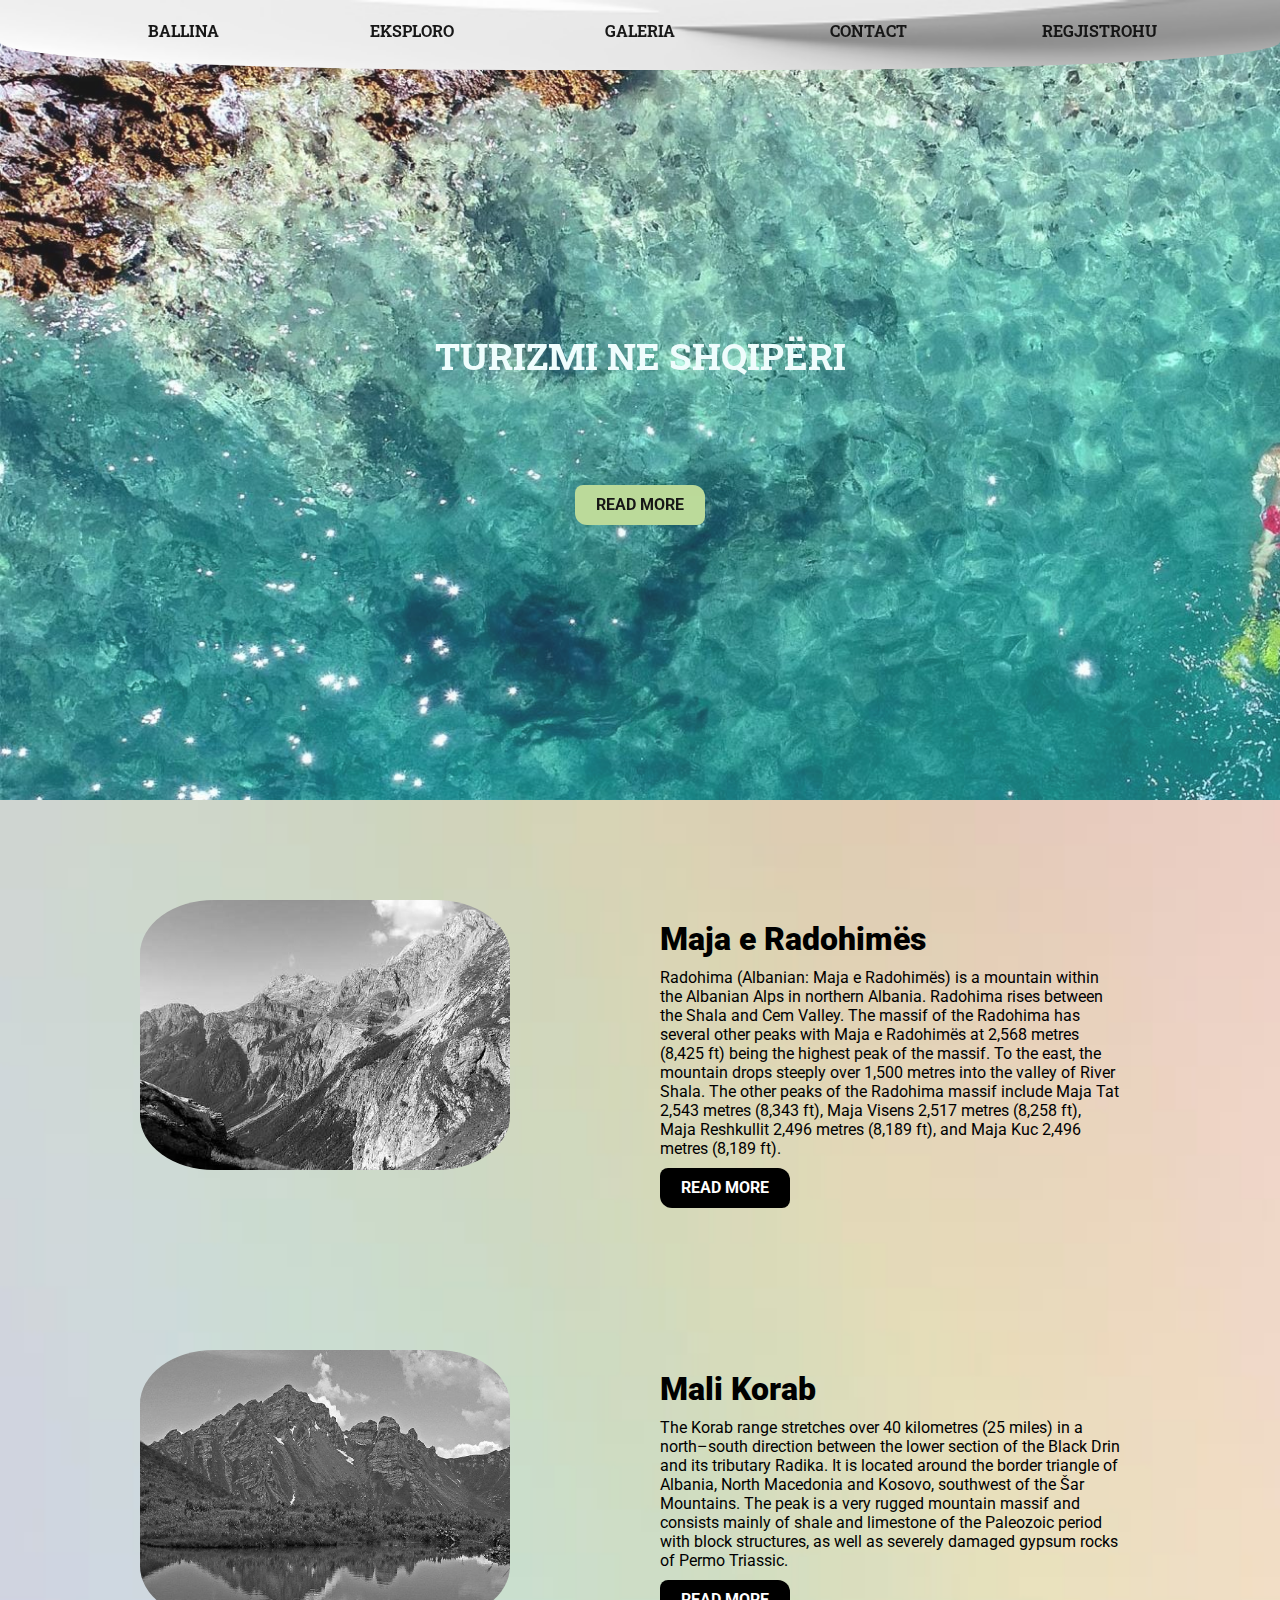
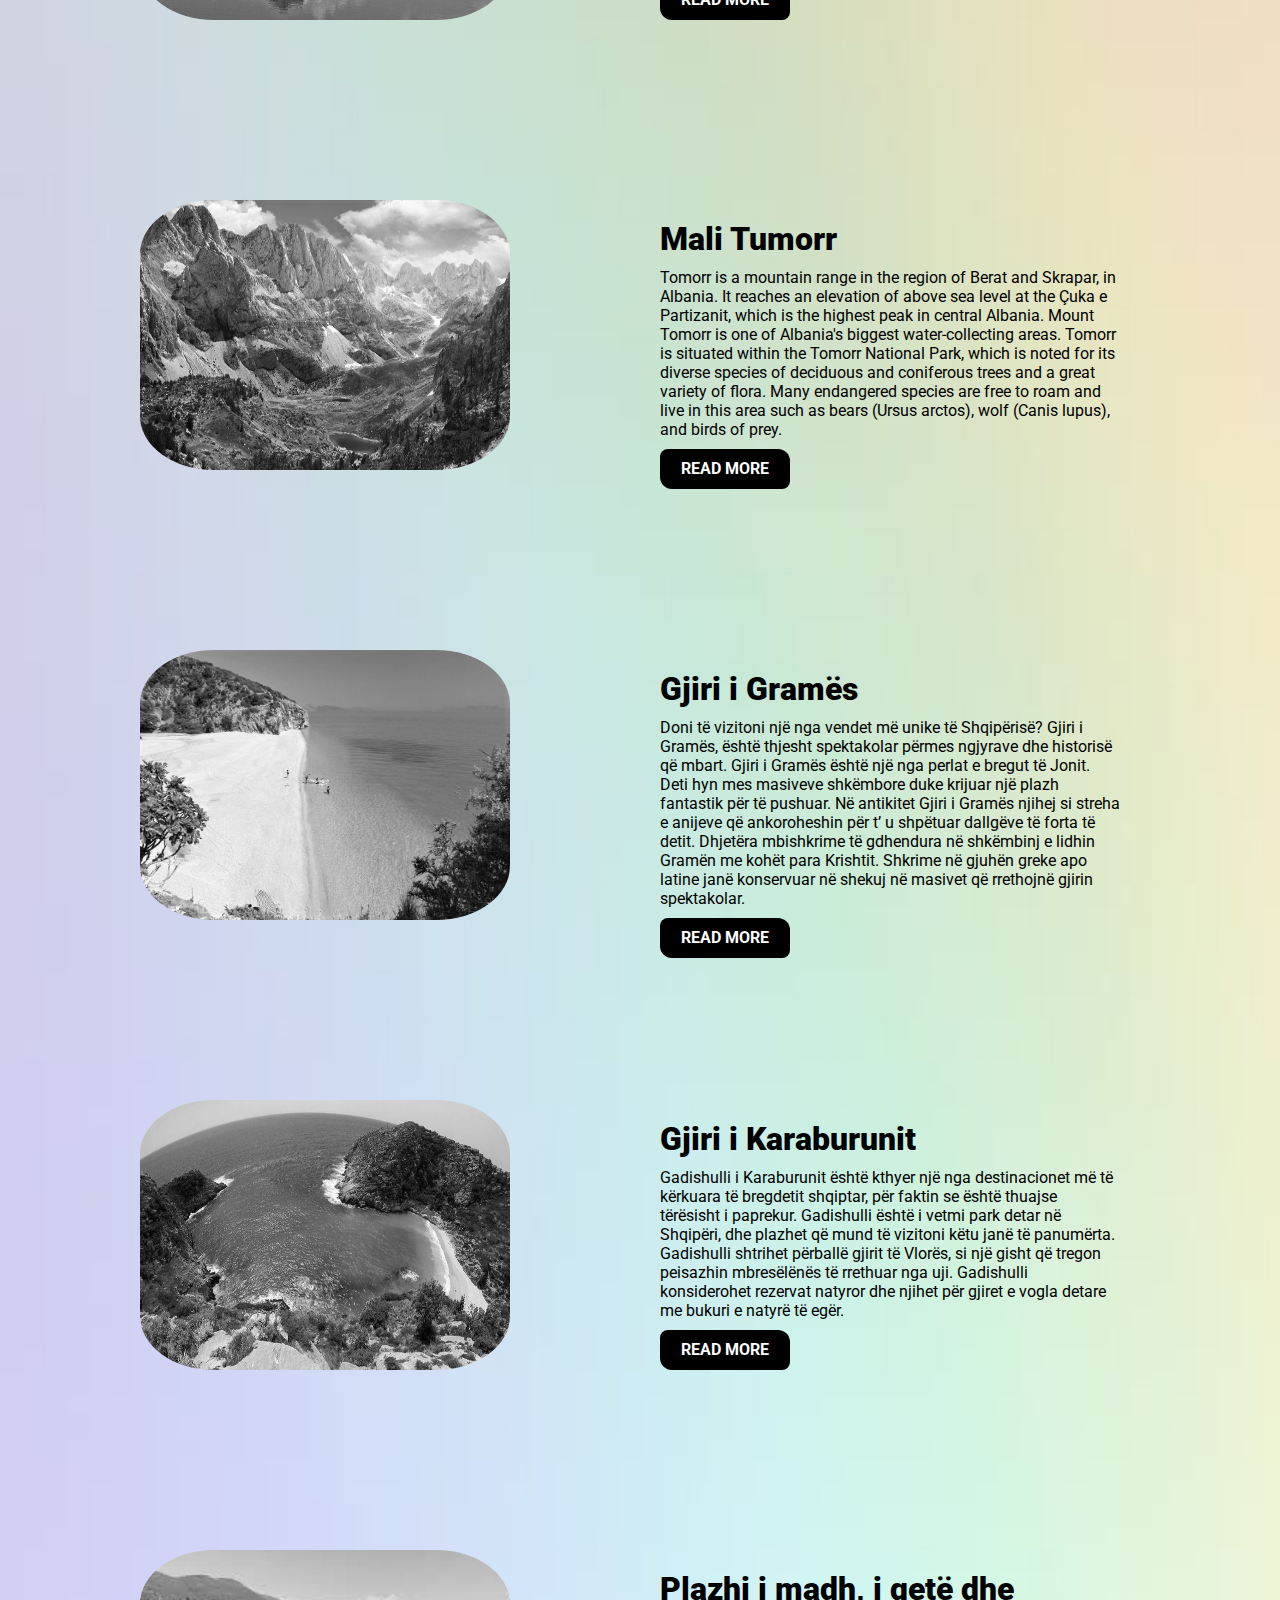
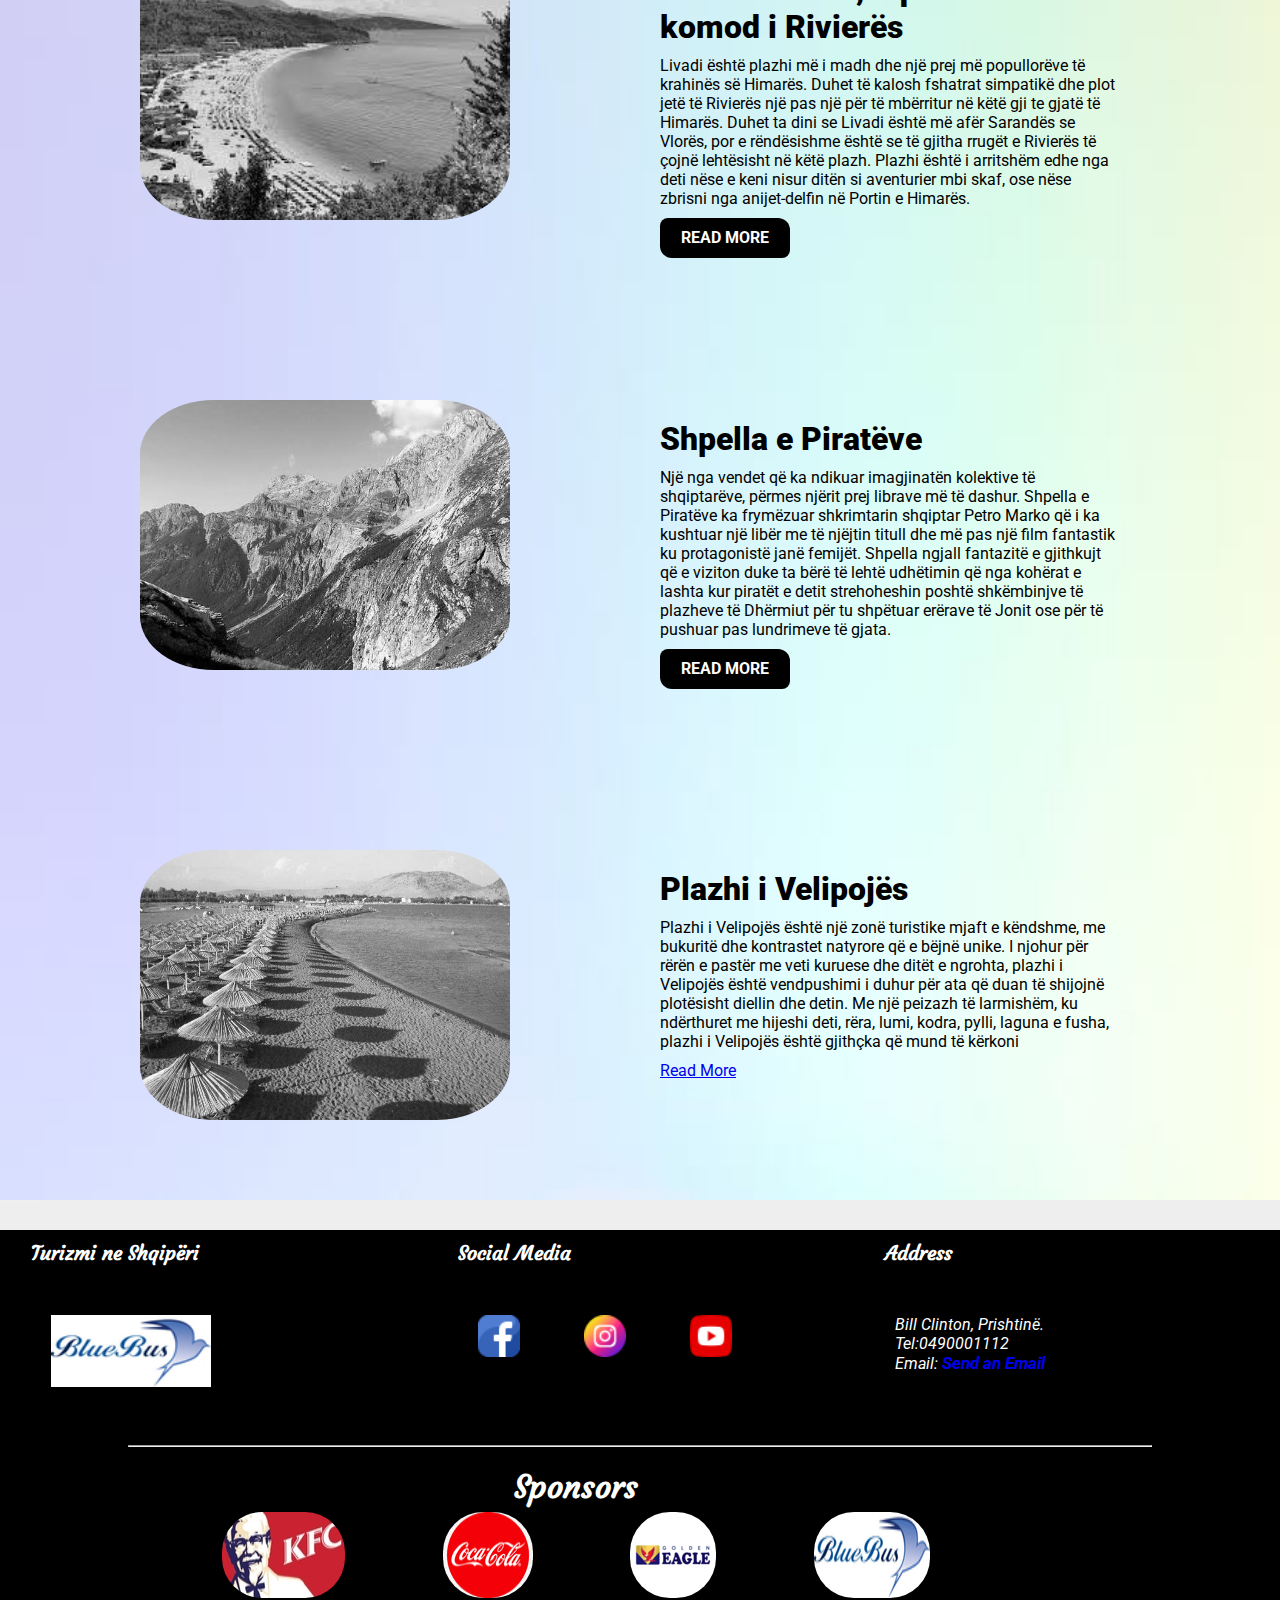
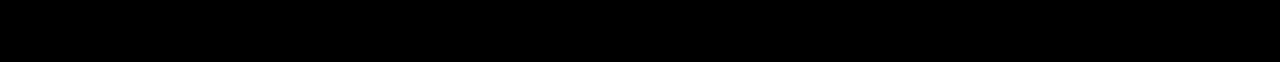
==== index.html @ 70ae64d3 "." ====
<!DOCTYPE html>
<html lang="en">
<head>
    <meta charset="UTF-8">
    <meta http-equiv="X-UA-Compatible" content="IE=edge">
    <meta name="viewport" content="width=device-width, initial-scale=1.0">
    <link rel="stylesheet" href="styleCss/ballina.css">
    <title>Turizmi ne Shqipëri</title>
</head>

<body>
    <header>
            <nav class="nav-bar">
                <ul>
                    <li><a href="index.html">Ballina</a></li>
                    <li><a href="eksploro.html">Eksploro</a></li>
                    <li><a href="galeria.html">Galeria</a></li>
                    <li><a href="contact.html">Contact</a></li>
                    <li><a href="regjistrohu.html">Regjistrohu</a></li>
                </ul>
            </nav>
            <div class="container-0">
                <p id="titulli"><strong>Turizmi ne Shqipëri</strong></p>
                <a href="eksploro.html" class="readmore" target="_blank">Read More</a>
    
            </div>
    </header>

    <!--mainnnnnnnnnn-->
    <main>
            <div class="newsection">
                <div class="container-1">
                    <img src="images/radohines.jpg" alt="">
                    
                </div>
                
                    <div class="container-2">
                        <h1><strong>Maja e Radohimës</strong></h1>
                        <p>Radohima (Albanian: Maja e Radohimës) is a mountain within the Albanian Alps in northern Albania.

                                    Radohima rises between the Shala and Cem Valley. The massif of the Radohima has several other peaks with Maja e Radohimës at 2,568 metres (8,425 ft) being the highest peak of the massif. To the east, the mountain drops steeply over 1,500 metres into the valley of River Shala. The other peaks of the Radohima massif include Maja Tat 2,543 metres (8,343 ft), Maja Visens 2,517 metres (8,258 ft), Maja Reshkullit 2,496 metres (8,189 ft), and Maja Kuc 2,496 metres (8,189 ft).
                        </p>
                        <a href="eksploro.html" class="readmore" target="_blank">Read More</a>
                    </div>
            </div>
            <div class="newsection1">
                <div class="container-1">
                    <img src="images/korab.jpg" alt="">
                    
                    
                </div>
                
                    <div class="container-2">
                        <h1><strong>Mali Korab</strong></h1>
                        <p>The Korab range stretches over 40 kilometres (25 miles) in a north–south direction between the lower section of the Black Drin and its tributary Radika. It is located around the border triangle of Albania, North Macedonia and Kosovo, southwest of the Šar Mountains.

                            The peak is a very rugged mountain massif and consists mainly of shale and limestone of the Paleozoic period with block structures, as well as severely damaged gypsum rocks of Permo Triassic. 
                        </p>
                        <a href="eksploro.html" class="readmore" target="_blank">Read More</a>
                    </div>
            </div>

            
            


            <div class="newsection2">
                <div class="container-1">
                    <img src="images/mali-3.jpg" alt="">
            
                    
                </div>
                
                    <div class="container-2">
                        <h1><strong>Mali Tumorr</strong></h1>
                        <p>
                            Tomorr is a mountain range in the region of Berat and Skrapar, in Albania. It reaches an elevation of above sea level at the Çuka e Partizanit, which is the highest peak in central Albania.
                    
                                Mount Tomorr is one of Albania's biggest water-collecting areas. Tomorr is situated within the Tomorr National Park, which is noted for its diverse species of deciduous and coniferous trees and a great variety of flora. Many endangered species are free to roam and live in this area such as bears (Ursus arctos), wolf (Canis lupus), and birds of prey.
                            </p> 
                            <a href="eksploro.html" class="readmore" target="_blank">Read More</a>    
                    </div>
            </div>





            <div class="newsection3">
                <div class="container-1">
                    <img src="images/8-plazhi-i-gjipese.jpg" alt="">
                    
                </div>
                
                    <div class="container-2">
                        <h1><strong>Gjiri i Gramës</strong></h1>
                        <p>
                            Doni të vizitoni një nga vendet më unike të Shqipërisë? Gjiri i Gramës, është thjesht spektakolar përmes ngjyrave dhe historisë që mbart.

                            Gjiri i Gramës është një nga perlat e bregut të Jonit. Deti hyn mes masiveve shkëmbore duke krijuar një plazh fantastik për të pushuar. Në antikitet Gjiri i Gramës njihej si streha e anijeve që ankoroheshin për t’ u shpëtuar dallgëve të forta të detit. Dhjetëra mbishkrime të gdhendura në shkëmbinj e lidhin Gramën me kohët para Krishtit. Shkrime në gjuhën greke apo latine janë konservuar në shekuj në masivet që rrethojnë gjirin spektakolar.
                        </p>
                        <a href="eksploro.html" class="readmore" target="_blank">Read More</a>
                    </div>
            </div>


            <div class="newsection4">
                <div class="container-1">
                    <img src="images/KARABURUN.jpg" alt="">
                    
                </div>
                
                    <div class="container-2">
                        <h1><strong>Gjiri i Karaburunit</strong></h1>
                        <p>
                            Gadishulli i Karaburunit është kthyer një nga destinacionet më të kërkuara të bregdetit shqiptar, për faktin se është thuajse tërësisht i paprekur.

                            Gadishulli është i vetmi park detar në Shqipëri, dhe plazhet që mund të vizitoni këtu janë të panumërta. Gadishulli shtrihet përballë gjirit të Vlorës, si një gisht që tregon peisazhin mbresëlënës të rrethuar nga uji. Gadishulli konsiderohet rezervat natyror dhe njihet për gjiret e vogla detare me bukuri e natyrë të egër.     
                        </p>
                        <a href="eksploro.html" class="readmore" target="_blank">Read More</a>
                    </div>
            </div>




            <div class="newsection5">
                <div class="container-1">
                    <img src="images/livadi.jfif" alt="">
                    
                </div>
                
                    <div class="container-2">
                        <h1><strong>Plazhi i madh, i qetë dhe komod i Rivierës </strong></h1>
                        <p> 
                            Livadi është plazhi më i madh dhe një prej më popullorëve të krahinës së Himarës. Duhet të kalosh fshatrat simpatikë dhe plot jetë të Rivierës një pas një për të mbërritur në këtë gji te gjatë të Himarës.

                            Duhet ta dini se Livadi është më afër Sarandës se Vlorës, por e rëndësishme është se të gjitha rrugët e Rivierës të çojnë lehtësisht në këtë plazh. Plazhi është i arritshëm edhe nga deti nëse e keni nisur ditën si aventurier mbi skaf, ose nëse zbrisni nga anijet-delfin në Portin e Himarës.
                        </p>
                        <a href="eksploro.html" class="readmore" target="_blank">Read More</a>
                    </div>
            </div>


            <div class="newsection6">
                <div class="container-1">
                    <img src="images/radohines.jpg" alt="">
                    
                </div>
                
                    <div class="container-2">
                        <h1><strong>Shpella e Piratëve</strong></h1>
                        <p>Një nga vendet që ka ndikuar imagjinatën kolektive të shqiptarëve, përmes njërit prej librave më të dashur.

                            Shpella e Piratëve ka frymëzuar shkrimtarin shqiptar Petro Marko që i ka kushtuar një libër me të njëjtin titull dhe më pas një film fantastik ku protagonistë janë femijët. Shpella ngjall fantazitë e gjithkujt që e viziton duke ta bërë të lehtë udhëtimin që nga kohërat e lashta kur piratët e detit strehoheshin poshtë shkëmbinjve të plazheve të Dhërmiut për tu shpëtuar erërave të Jonit ose për të pushuar pas lundrimeve të gjata.
                        </p>
                        <a href="eksploro.html" class="readmore" target="_blank">Read More</a>
                    </div>
            </div>




            <div class="newsection7">
                <div class="container-1">
                    <img src="images/velipojw.jpg" alt="">
                    
                </div>
                
                    <div class="container-2">
                        <h1><strong>Plazhi i Velipojës</strong></h1>
                        <p>Plazhi i Velipojës është një zonë turistike mjaft e këndshme, me bukuritë dhe kontrastet natyrore që e bëjnë unike. I njohur për rërën e pastër me veti kuruese dhe ditët e ngrohta, plazhi i Velipojës është vendpushimi i duhur për ata që duan të shijojnë plotësisht diellin dhe detin. Me një peizazh të larmishëm, ku ndërthuret me hijeshi deti, rëra, lumi, kodra, pylli, laguna e fusha, plazhi i Velipojës është gjithçka që mund të kërkoni

                        </p>
                        <a href="eksploro.html" class="readmor" target="_blank">Read More</a>
                    </div>
                    
            </div>

   
    </main>
    <footer>
        <div class="footer-content">
            <div class="footer-1">
                <h1 class="footer-title">Turizmi ne Shqipëri</h1>
                <a href="index.html">
                    <img src="./images/footer/logo-footer...jpg" alt="logo"></a>
            </div>
            
            <div class="footer-2">
                <h1 class="footer-title">Social Media</h1>
                <img src="./images/footer/Facebook.png" alt="Facebook-icon">
                <i class="fab fa-instagram-square"></i>
                
                <img src="./images/footer/instagram.png" alt="Facebook-icon" id="social-2">
                <img src="./images/footer/Youtube.png" alt="Facebook-icon" id="social-3">
    
            </div>
            
            <div class="footer-3">
                <h1 class="footer-title">Address</h1>
                <address>
                    Bill Clinton, Prishtinë. <br /> 
                    Tel:0490001112 <br />
                    Email: <a href="mailto:turizmishqipetar@gmail.com">Send an Email</a>
                    </a>
                </address>
            </div>
        </div>
        <hr>
                    <div class="footer-sponsored">
                        <h1>Sponsors</h1>
                            <div class="sponsors">
                                
                                <img src="./images/footer/spo-1.jpg" alt="">
                                
                                <img src="./images/footer/spo-2.jpg" alt="">

                                <img src="./images/footer/spo-3.png" alt="">
                                <img src="./images/footer/logo-footer...jpg" alt="">

                            </div>
                </div>
                    
    </footer>
       
</body>
</html>
---- styleCss/ballina.css ----
@import url('https://fonts.googleapis.com/css2?family=Roboto+Slab&display=swap');
@import url('https://fonts.googleapis.com/css2?family=Roboto:wght@300&display=swap');
@import url('https://fonts.googleapis.com/css2?family=Lobster&display=swap');
@import url('https://fonts.googleapis.com/css2?family=Courgette&display=swap');

*{
    padding: 0%;
    margin: 0%;
    box-sizing: border-box;
   
}
body{
    font-family: 'Roboto', sans-serif;
}
header{
    width: 100%;
    height: 800px;
    background-image:url("../images/KARABURUN\ back.jpg");
    -webkit-background-size: cover;
    -moz-background-size: cover;
    -o-background-size: cover;
    background-size: cover;
    opacity: 0.9;
        
    display: flex;
    flex-direction: column;
    flex-wrap: nowrap;
    justify-content: flex-end;
  
}

/*nav*/


nav{
    margin-bottom: auto;
    width: 100%;
    height: 70px;
    background-image: url(../images/header\ back.jpeg);
    border-radius: 0% 0% 40% 40%;
    background-size: cover;
    display: flex;
    flex-direction: column;
    justify-content: flex-start;
}




nav ul{
    margin: auto;
    width: 80%;
    text-decoration: none;
    list-style-type: none;
    display: flex;
    flex-direction:row;
    flex-wrap: wrap;
    justify-content:space-between;
    align-items:flex-start ;
}

nav ul a{
    font-family: 'Roboto Slab', serif;
    text-decoration: none;
    color: black;
    text-transform: uppercase;
    font-weight: bold;
    
} 
nav ul li{
    width: 110px;
    height: 30px;
    text-align: center;
}
nav ul li :hover{
    padding: 7px;
    transform: rotate(360deg);
    border-radius: 10px 10px;

}
/*Container-00 with readmore*/
.container-0{
    height: 290px;
    width: 100%;
    align-items: center;
    display: flex;
    flex-direction: column;
    flex-wrap: wrap;
    justify-content: center;
    align-items: center;
}

.readmore{
    position: absolute;
    height: 30px;
    width: 100px;
    align-items: center;
    text-transform: uppercase;
    position: absolute;
    background-color: #b7d992;
    border: none;
    border-radius: 8px 12px;
    text-decoration: none;
    list-style-type: none;
    line-height: 40px;
    color: black;
    margin-bottom: 300px;
}
a.readmore{
    width: 130px;
    height: 40px;
    text-align: center;
    font-weight: bolder;
    
    
}

#titulli{
    width: 100%;
    text-align: center;
    color: azure;
    font-size: 37px;
    font-family: 'Roboto Slab', serif;
    text-transform: uppercase;
    margin-bottom: 600px;

}
/*main aajhjahsjhsfjhajsdfhjashfjshflkshfjhsjfhsdjfhdjsfhjsfjksjfhsd
afhlajkshfjhsaf
asdjhfkljsfhjks
ajdhsfkjlashfjs
djshfklajsfh*/
body{
    background-image: url(../images/elegant-white-texture-background_23-2148431731.jpg);
background-size: cover;
}
main{
width: 100%;
height: 100%; 
margin: 0% auto;


}
.newsection, .newsection1, .newsection2,.newsection3,
.newsection4,.newsection5,.newsection6
,.newsection7

{
    
    width: 100%;
    height: 450px;
    margin: auto;
    display: grid;
    grid-template-rows:400px 500px;
    grid-template-columns:400px 500px;
    gap: 100px ;
    justify-content: center;
    

}
main{
    background-image: url(../images/1234.jpeg);
    background-size: cover;
}
main img{
    width: 370px;
    height: 270px;
    border-radius: 20%;
    filter: grayscale(100%);
    transition: 1s all ease-out;
}
main img:hover{
    filter: grayscale(0%);
    padding: 15px;
}


.container-1{
margin-top: 100px;
}

.container-2{
    margin-top: 100px;
    padding: 20px;
    ;
}
.container-2 p{
    padding: 10px 0px;


}
.container-2 .readmore{
    background-color: black;
    color: white;
    text-transform: small;
    
    
}
/*
Footer

*/
footer{
    background-color: black;
    width: 100%;
    height: auto;
    margin-top:  30px;;
}
.footer-content{

display: flex;
flex-flow: row wrap;

}
.footer-1,
.footer-2,
.footer-3{
    width: 30%;
    height: 200px;
    margin: 0 auto;
}

.footer-2 img{
  width: 74px;
    height: 74px;
    
    display:inline-block;
}


hr{
    margin: 15px auto;
    width: 80%;

}.footer-1 img{
    margin: 50px 30px  ;
    width: 160px;
    height: 72px;
}


.footer-2 img{
    margin: 50px 30px  ;
    width: 42px;
    height: 42px;
}

.footer-title{
    margin-top: 10px;
    margin-left: 10px;
    font-size: 20px;
    color: white;
    font-family: 'Courgette', cursive;
}
.footer-3 address{
    margin-top: 50px;
    margin-left: 20px;
    font-size: 16px;
    color: white;
}
.footer-3 address a{
   text-decoration: none;
   font-weight: bold;
   font-size: 17px;
}







.footer-sponsored{
    width: 90vw;
    height: 200px;
    display: flex;
    flex-direction: column;
}
.footer-sponsored h1{
    text-align: center;
    margin: 5px;
    font-family: 'Courgette', cursive;
    color: white;
}
.sponsors{
    width: 70%;
    margin: 0 auto;

    display: flex;
}
.sponsors img{
    justify-content: space-around;
    margin:0% auto;
    border-radius: 40px;
}
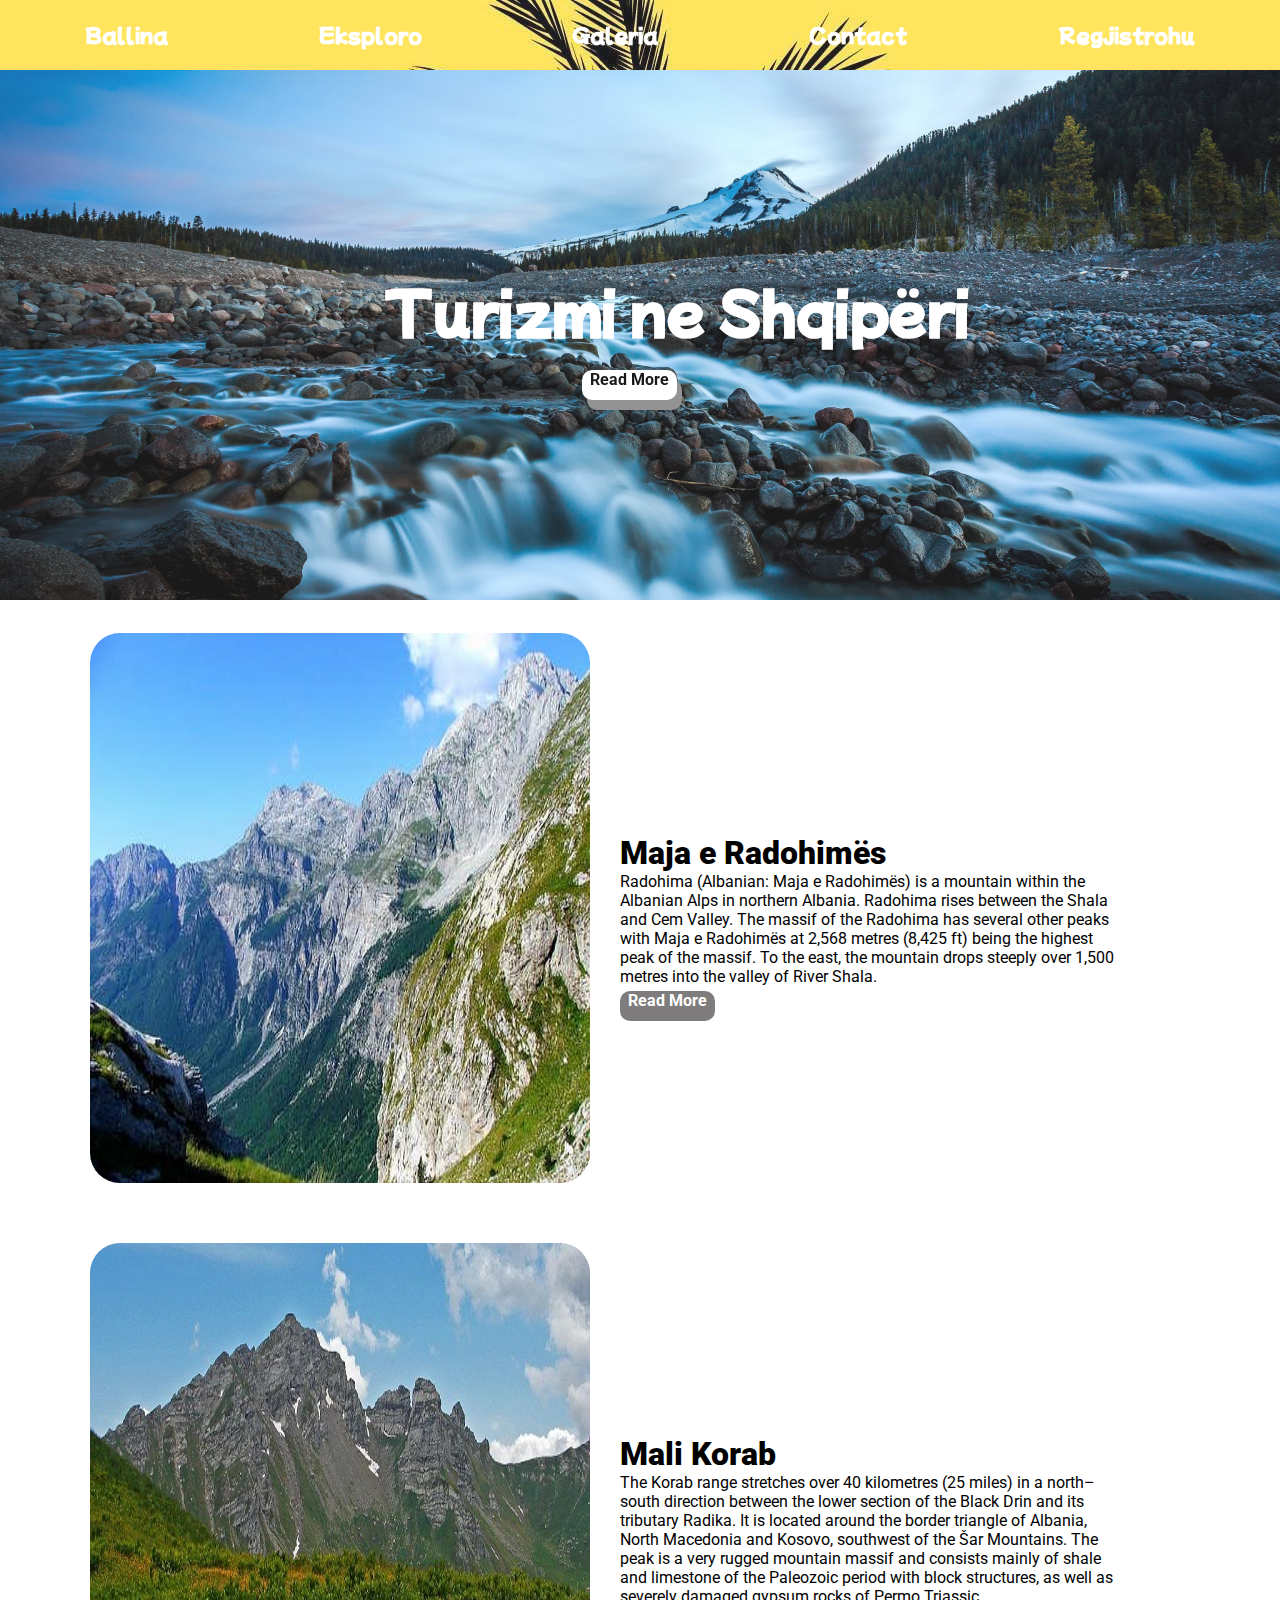
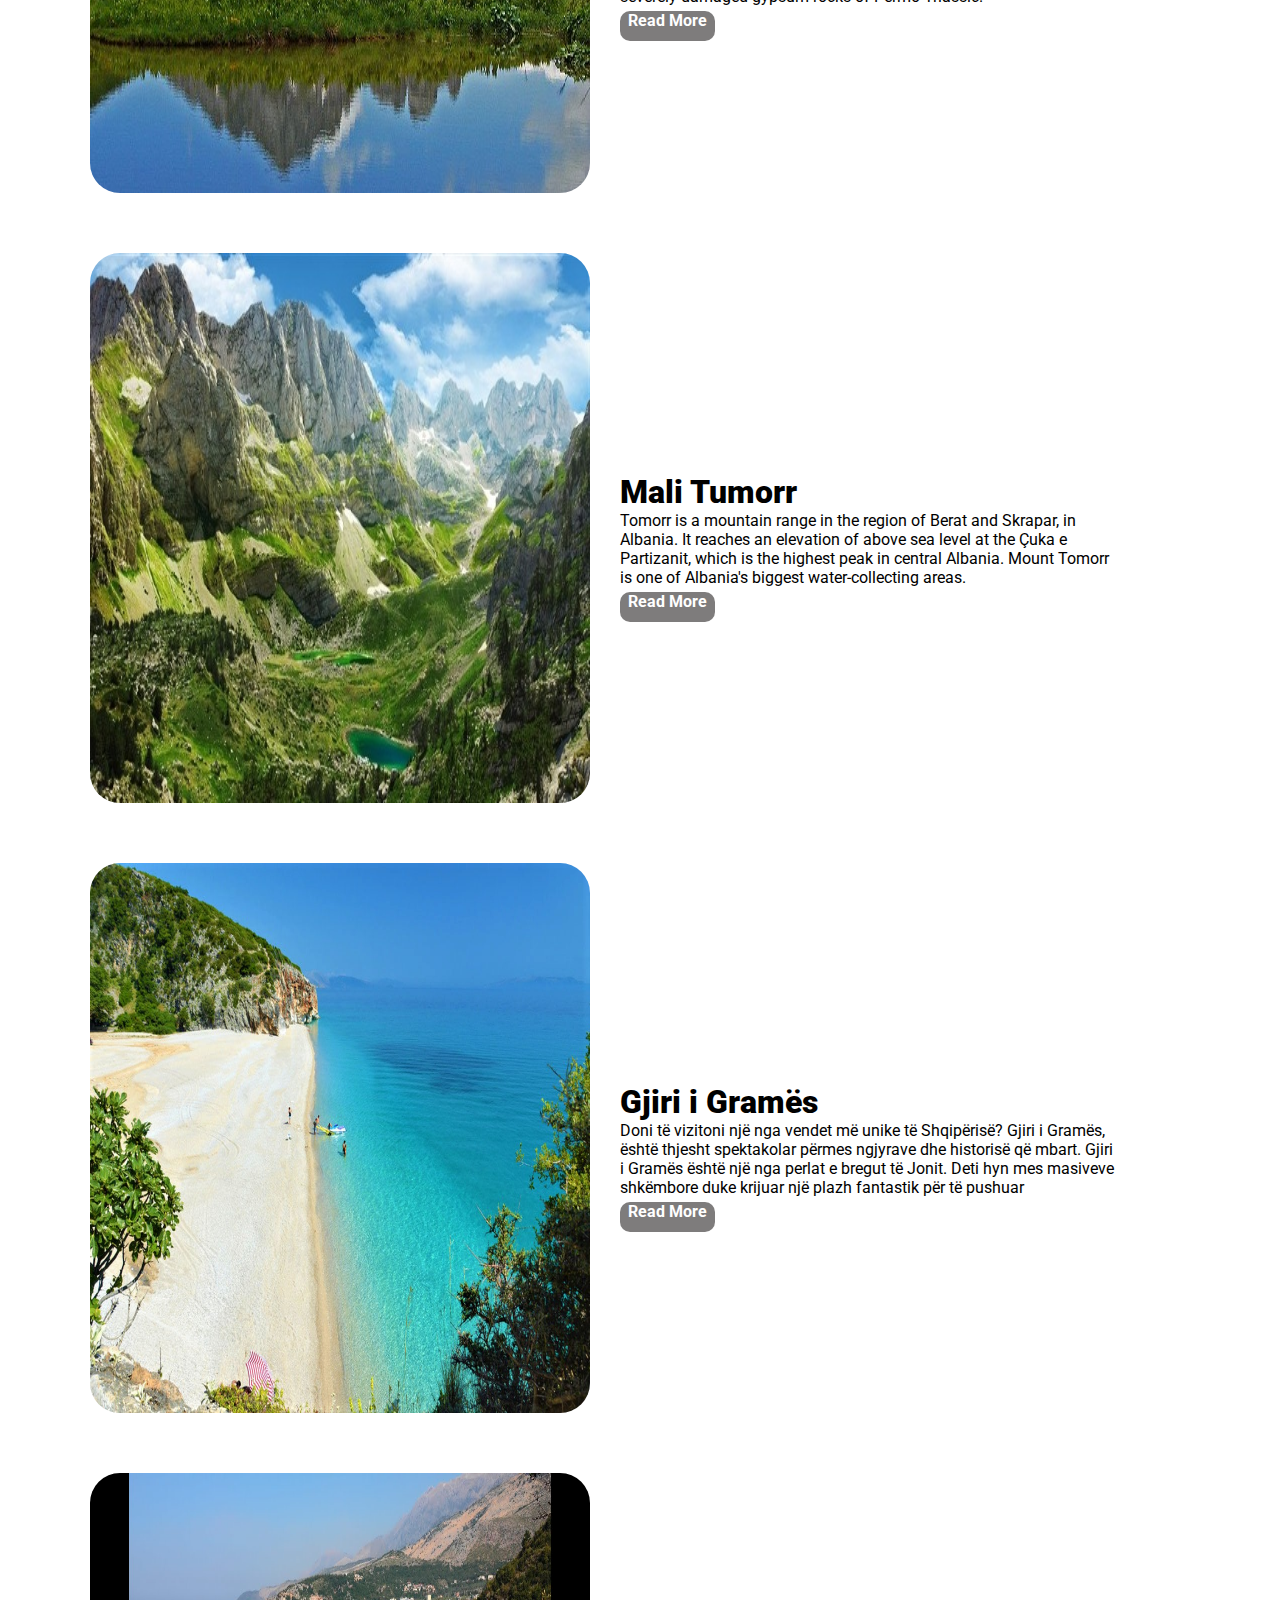
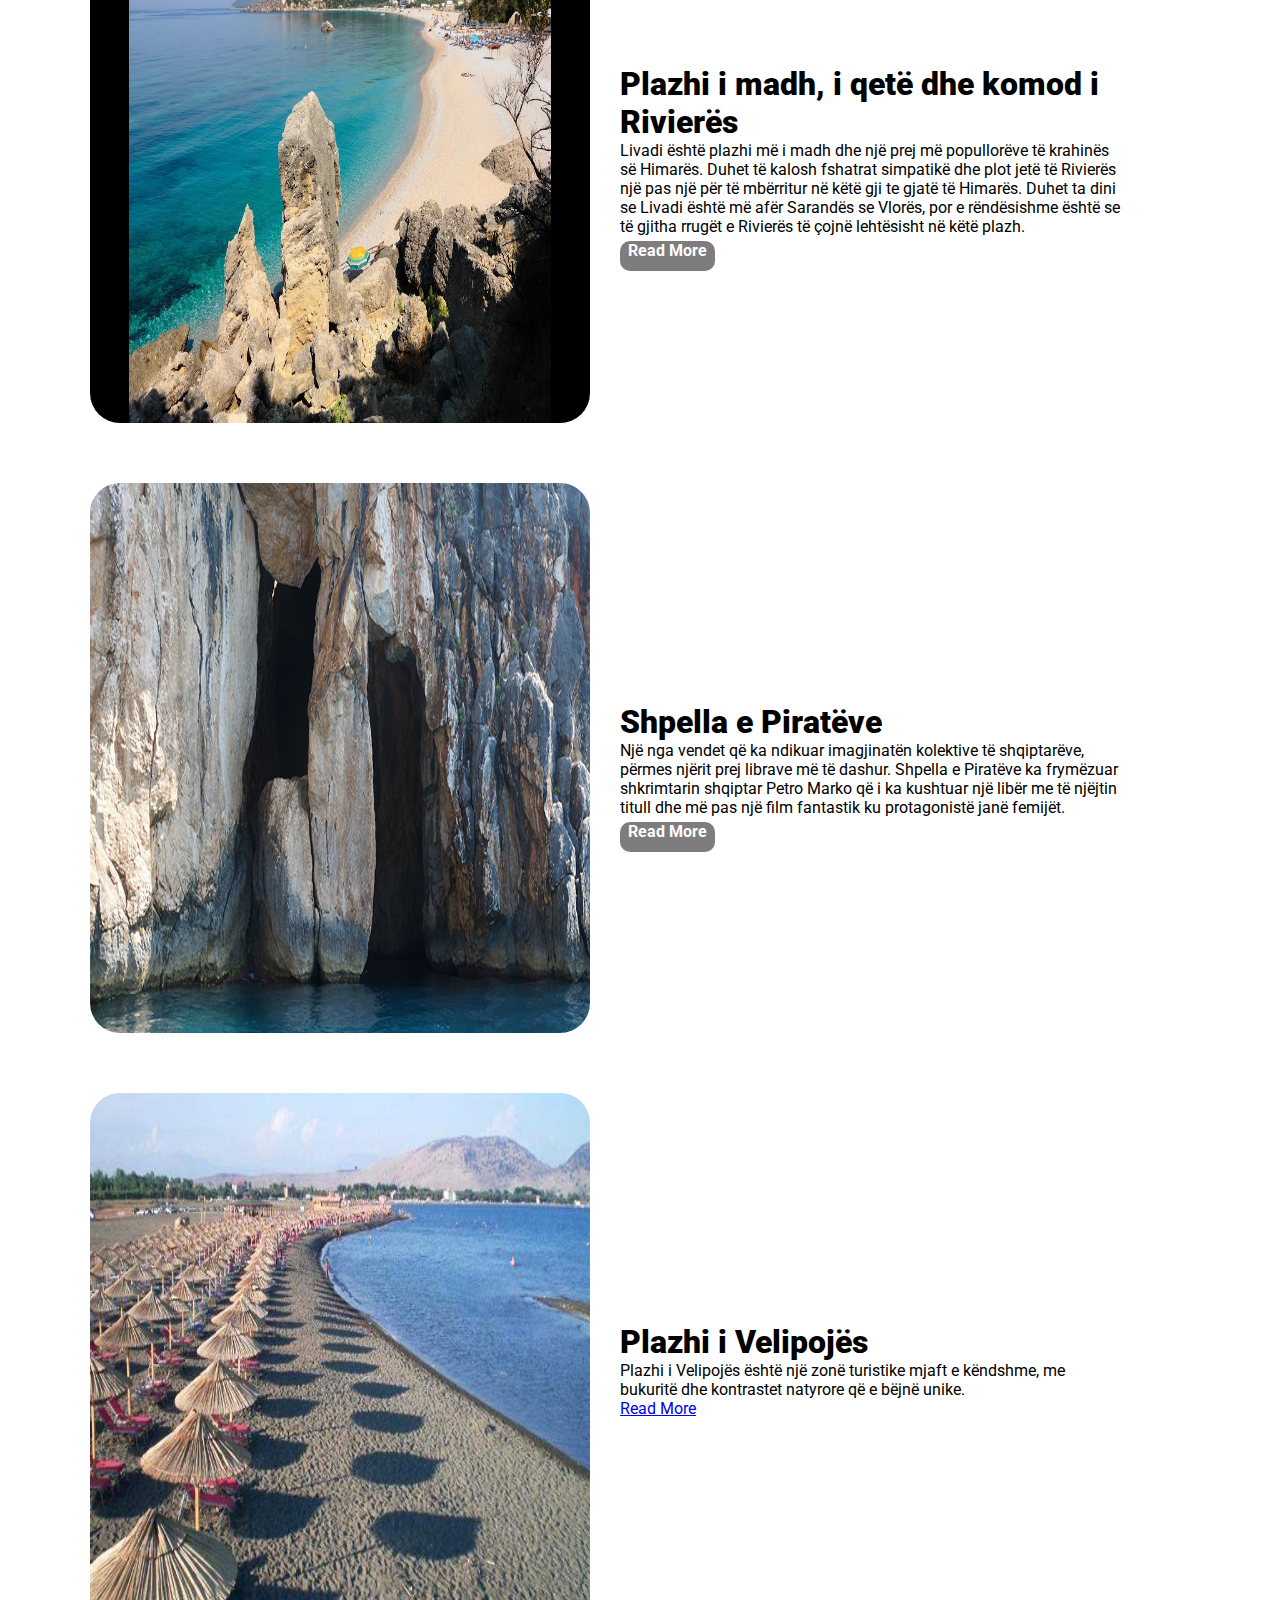
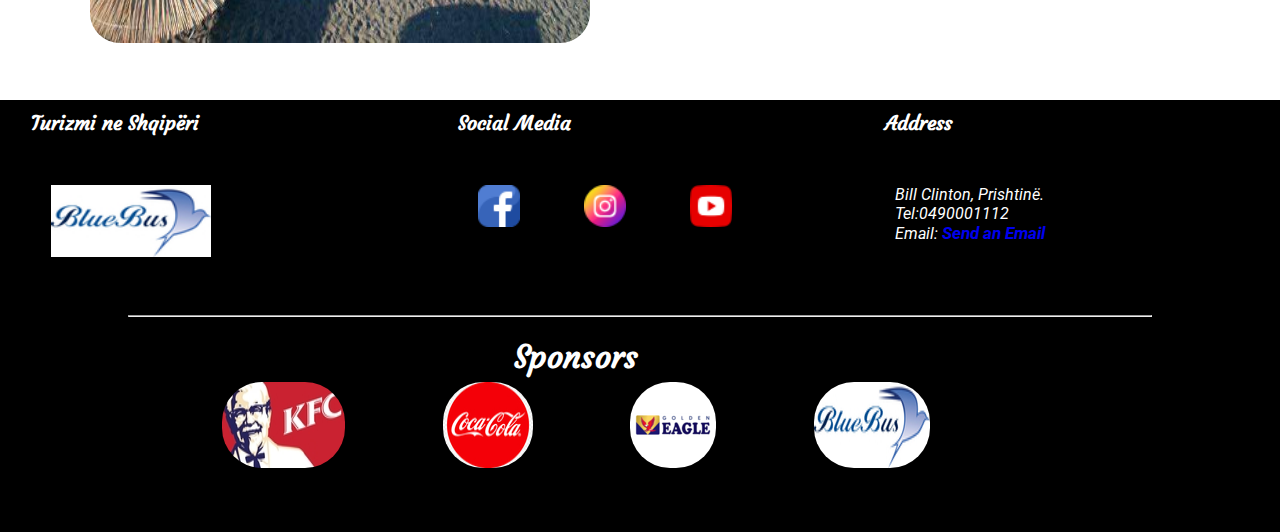
==== commit eaed362e: "." ====
--- a/index.html
+++ b/index.html
@@ -3,6 +3,7 @@
 <head>
     <meta charset="UTF-8">
     <meta http-equiv="X-UA-Compatible" content="IE=edge">
+    <meta content="width=device-width, initial-scale=1" name="viewport" />
     <meta name="viewport" content="width=device-width, initial-scale=1.0">
     <link rel="stylesheet" href="styleCss/ballina.css">
     <title>Turizmi ne Shqipëri</title>
@@ -12,7 +13,7 @@
     <header>
             <nav class="nav-bar">
                 <ul>
-                    <li><a href="index.html">Ballina</a></li>
+                    <li><a href="index.html" class="ballina">Ballina</a></li>
                     <li><a href="eksploro.html">Eksploro</a></li>
                     <li><a href="galeria.html">Galeria</a></li>
                     <li><a href="contact.html">Contact</a></li>
@@ -30,7 +31,7 @@
     <main>
             <div class="newsection">
                 <div class="container-1">
-                    <img src="images/radohines.jpg" alt="">
+                    <img src="images/index/radohines.jpg" class="image" alt="">
                     
                 </div>
                 
@@ -38,14 +39,14 @@
                         <h1><strong>Maja e Radohimës</strong></h1>
                         <p>Radohima (Albanian: Maja e Radohimës) is a mountain within the Albanian Alps in northern Albania.
 
-                                    Radohima rises between the Shala and Cem Valley. The massif of the Radohima has several other peaks with Maja e Radohimës at 2,568 metres (8,425 ft) being the highest peak of the massif. To the east, the mountain drops steeply over 1,500 metres into the valley of River Shala. The other peaks of the Radohima massif include Maja Tat 2,543 metres (8,343 ft), Maja Visens 2,517 metres (8,258 ft), Maja Reshkullit 2,496 metres (8,189 ft), and Maja Kuc 2,496 metres (8,189 ft).
+                                    Radohima rises between the Shala and Cem Valley. The massif of the Radohima has several other peaks with Maja e Radohimës at 2,568 metres (8,425 ft) being the highest peak of the massif. To the east, the mountain drops steeply over 1,500 metres into the valley of River Shala.
                         </p>
-                        <a href="eksploro.html" class="readmore" target="_blank">Read More</a>
-                    </div>
-            </div>
-            <div class="newsection1">
-                <div class="container-1">
-                    <img src="images/korab.jpg" alt="">
+                        <a href="eksploro.html" class="readmore1" target="_blank">Read More</a>
+                    </div>
+            </div>
+            <div class="newsection">
+                <div class="container-1">
+                    <img src="images/index/korab.jpg" class="image" alt="">
                     
                     
                 </div>
@@ -56,7 +57,7 @@
 
                             The peak is a very rugged mountain massif and consists mainly of shale and limestone of the Paleozoic period with block structures, as well as severely damaged gypsum rocks of Permo Triassic. 
                         </p>
-                        <a href="eksploro.html" class="readmore" target="_blank">Read More</a>
+                        <a href="eksploro.html" class="readmore1" target="_blank">Read More</a>
                     </div>
             </div>
 
@@ -66,7 +67,7 @@
 
             <div class="newsection2">
                 <div class="container-1">
-                    <img src="images/mali-3.jpg" alt="">
+                    <img src="images/index/mali-3.jpg" class="image" alt="">
             
                     
                 </div>
@@ -76,9 +77,8 @@
                         <p>
                             Tomorr is a mountain range in the region of Berat and Skrapar, in Albania. It reaches an elevation of above sea level at the Çuka e Partizanit, which is the highest peak in central Albania.
                     
-                                Mount Tomorr is one of Albania's biggest water-collecting areas. Tomorr is situated within the Tomorr National Park, which is noted for its diverse species of deciduous and coniferous trees and a great variety of flora. Many endangered species are free to roam and live in this area such as bears (Ursus arctos), wolf (Canis lupus), and birds of prey.
-                            </p> 
-                            <a href="eksploro.html" class="readmore" target="_blank">Read More</a>    
+                                Mount Tomorr is one of Albania's biggest water-collecting areas. </p> 
+                            <a href="eksploro.html" class="readmore1" target="_blank">Read More</a>    
                     </div>
             </div>
 
@@ -88,7 +88,7 @@
 
             <div class="newsection3">
                 <div class="container-1">
-                    <img src="images/8-plazhi-i-gjipese.jpg" alt="">
+                    <img src="images/index/8-plazhi-i-gjipese.jpg" class="image" alt="">
                     
                 </div>
                 
@@ -97,36 +97,16 @@
                         <p>
                             Doni të vizitoni një nga vendet më unike të Shqipërisë? Gjiri i Gramës, është thjesht spektakolar përmes ngjyrave dhe historisë që mbart.
 
-                            Gjiri i Gramës është një nga perlat e bregut të Jonit. Deti hyn mes masiveve shkëmbore duke krijuar një plazh fantastik për të pushuar. Në antikitet Gjiri i Gramës njihej si streha e anijeve që ankoroheshin për t’ u shpëtuar dallgëve të forta të detit. Dhjetëra mbishkrime të gdhendura në shkëmbinj e lidhin Gramën me kohët para Krishtit. Shkrime në gjuhën greke apo latine janë konservuar në shekuj në masivet që rrethojnë gjirin spektakolar.
-                        </p>
-                        <a href="eksploro.html" class="readmore" target="_blank">Read More</a>
-                    </div>
-            </div>
-
-
-            <div class="newsection4">
-                <div class="container-1">
-                    <img src="images/KARABURUN.jpg" alt="">
-                    
-                </div>
-                
-                    <div class="container-2">
-                        <h1><strong>Gjiri i Karaburunit</strong></h1>
-                        <p>
-                            Gadishulli i Karaburunit është kthyer një nga destinacionet më të kërkuara të bregdetit shqiptar, për faktin se është thuajse tërësisht i paprekur.
-
-                            Gadishulli është i vetmi park detar në Shqipëri, dhe plazhet që mund të vizitoni këtu janë të panumërta. Gadishulli shtrihet përballë gjirit të Vlorës, si një gisht që tregon peisazhin mbresëlënës të rrethuar nga uji. Gadishulli konsiderohet rezervat natyror dhe njihet për gjiret e vogla detare me bukuri e natyrë të egër.     
-                        </p>
-                        <a href="eksploro.html" class="readmore" target="_blank">Read More</a>
-                    </div>
-            </div>
-
+                            Gjiri i Gramës është një nga perlat e bregut të Jonit. Deti hyn mes masiveve shkëmbore duke krijuar një plazh fantastik për të pushuar </p>
+                        <a href="eksploro.html" class="readmore1" target="_blank">Read More</a>
+                    </div>
+            </div>
 
 
 
             <div class="newsection5">
                 <div class="container-1">
-                    <img src="images/livadi.jfif" alt="">
+                    <img src="images/index/livadhii.jpg" class="image" alt="">
                     
                 </div>
                 
@@ -135,16 +115,15 @@
                         <p> 
                             Livadi është plazhi më i madh dhe një prej më popullorëve të krahinës së Himarës. Duhet të kalosh fshatrat simpatikë dhe plot jetë të Rivierës një pas një për të mbërritur në këtë gji te gjatë të Himarës.
 
-                            Duhet ta dini se Livadi është më afër Sarandës se Vlorës, por e rëndësishme është se të gjitha rrugët e Rivierës të çojnë lehtësisht në këtë plazh. Plazhi është i arritshëm edhe nga deti nëse e keni nisur ditën si aventurier mbi skaf, ose nëse zbrisni nga anijet-delfin në Portin e Himarës.
-                        </p>
-                        <a href="eksploro.html" class="readmore" target="_blank">Read More</a>
+                            Duhet ta dini se Livadi është më afër Sarandës se Vlorës, por e rëndësishme është se të gjitha rrugët e Rivierës të çojnë lehtësisht në këtë plazh. </p>
+                        <a href="eksploro.html" class="readmore1" target="_blank">Read More</a>
                     </div>
             </div>
 
 
             <div class="newsection6">
                 <div class="container-1">
-                    <img src="images/radohines.jpg" alt="">
+                    <img src="images/index/Sheplla_e_Pirateve-bb.jpeg" class="image" alt="">
                     
                 </div>
                 
@@ -152,27 +131,26 @@
                         <h1><strong>Shpella e Piratëve</strong></h1>
                         <p>Një nga vendet që ka ndikuar imagjinatën kolektive të shqiptarëve, përmes njërit prej librave më të dashur.
 
-                            Shpella e Piratëve ka frymëzuar shkrimtarin shqiptar Petro Marko që i ka kushtuar një libër me të njëjtin titull dhe më pas një film fantastik ku protagonistë janë femijët. Shpella ngjall fantazitë e gjithkujt që e viziton duke ta bërë të lehtë udhëtimin që nga kohërat e lashta kur piratët e detit strehoheshin poshtë shkëmbinjve të plazheve të Dhërmiut për tu shpëtuar erërave të Jonit ose për të pushuar pas lundrimeve të gjata.
+                            Shpella e Piratëve ka frymëzuar shkrimtarin shqiptar Petro Marko që i ka kushtuar një libër me të njëjtin titull dhe më pas një film fantastik ku protagonistë janë femijët. </p>
+                        <a href="eksploro.html" class="readmore1" target="_blank">Read More</a>
+                    </div>
+            </div>
+
+
+
+
+            <div class="newsection7">
+                <div class="container-1">
+                    <img src="images/index/velipojw.jpg"  class="image" alt="">
+                    
+                </div>
+                
+                    <div class="container-2">
+                        <h1><strong>Plazhi i Velipojës</strong></h1>
+                        <p>Plazhi i Velipojës është një zonë turistike mjaft e këndshme, me bukuritë dhe kontrastet natyrore që e bëjnë unike.
+
                         </p>
-                        <a href="eksploro.html" class="readmore" target="_blank">Read More</a>
-                    </div>
-            </div>
-
-
-
-
-            <div class="newsection7">
-                <div class="container-1">
-                    <img src="images/velipojw.jpg" alt="">
-                    
-                </div>
-                
-                    <div class="container-2">
-                        <h1><strong>Plazhi i Velipojës</strong></h1>
-                        <p>Plazhi i Velipojës është një zonë turistike mjaft e këndshme, me bukuritë dhe kontrastet natyrore që e bëjnë unike. I njohur për rërën e pastër me veti kuruese dhe ditët e ngrohta, plazhi i Velipojës është vendpushimi i duhur për ata që duan të shijojnë plotësisht diellin dhe detin. Me një peizazh të larmishëm, ku ndërthuret me hijeshi deti, rëra, lumi, kodra, pylli, laguna e fusha, plazhi i Velipojës është gjithçka që mund të kërkoni
-
-                        </p>
-                        <a href="eksploro.html" class="readmor" target="_blank">Read More</a>
+                        <a href="eksploro.html" class="readmor1" target="_blank">Read More</a>
                     </div>
                     
             </div>
@@ -181,33 +159,33 @@
     </main>
     <footer>
         <div class="footer-content">
-            <div class="footer-1">
-                <h1 class="footer-title">Turizmi ne Shqipëri</h1>
-                <a href="index.html">
-                    <img src="./images/footer/logo-footer...jpg" alt="logo"></a>
-            </div>
-            
-            <div class="footer-2">
-                <h1 class="footer-title">Social Media</h1>
-                <img src="./images/footer/Facebook.png" alt="Facebook-icon">
-                <i class="fab fa-instagram-square"></i>
-                
-                <img src="./images/footer/instagram.png" alt="Facebook-icon" id="social-2">
-                <img src="./images/footer/Youtube.png" alt="Facebook-icon" id="social-3">
-    
-            </div>
-            
-            <div class="footer-3">
-                <h1 class="footer-title">Address</h1>
-                <address>
-                    Bill Clinton, Prishtinë. <br /> 
-                    Tel:0490001112 <br />
-                    Email: <a href="mailto:turizmishqipetar@gmail.com">Send an Email</a>
-                    </a>
-                </address>
-            </div>
+                <div class="footer-1">
+                    <h1 class="footer-title">Turizmi ne Shqipëri</h1>
+                    <a href="index.html">
+                        <img src="./images/footer/logo-footer...jpg" alt="logo"></a>
+                </div>
+                
+                <div class="footer-2">
+                    <h1 class="footer-title">Social Media</h1>
+                    <img src="./images/footer/Facebook.png" alt="Facebook-icon">
+                    <i class="fab fa-instagram-square"></i>
+                    
+                    <img src="./images/footer/instagram.png" alt="Facebook-icon" id="social-2">
+                    <img src="./images/footer/Youtube.png" alt="Facebook-icon" id="social-3">
+        
+                </div>
+                
+                <div class="footer-3">
+                    <h1 class="footer-title">Address</h1>
+                    <address>
+                        Bill Clinton, Prishtinë. <br /> 
+                        Tel:0490001112 <br />
+                        Email: <a href="mailto:turizmishqipetar@gmail.com">Send an Email</a>
+                        </a>
+                    </address>
+                </div>
         </div>
-        <hr>
+            <hr>
                     <div class="footer-sponsored">
                         <h1>Sponsors</h1>
                             <div class="sponsors">
@@ -220,7 +198,7 @@
                                 <img src="./images/footer/logo-footer...jpg" alt="">
 
                             </div>
-                </div>
+                    </div>
                     
     </footer>
        
--- a/styleCss/ballina.css
+++ b/styleCss/ballina.css
@@ -2,7 +2,7 @@
 @import url('https://fonts.googleapis.com/css2?family=Roboto:wght@300&display=swap');
 @import url('https://fonts.googleapis.com/css2?family=Lobster&display=swap');
 @import url('https://fonts.googleapis.com/css2?family=Courgette&display=swap');
-
+@import url('https://fonts.googleapis.com/css2?family=Mochiy+Pop+P+One&display=swap');
 *{
     padding: 0%;
     margin: 0%;
@@ -13,196 +13,111 @@
     font-family: 'Roboto', sans-serif;
 }
 header{
-    width: 100%;
-    height: 800px;
-    background-image:url("../images/KARABURUN\ back.jpg");
+    width: auto;
+    height: 600px;
+    background-image:url("../images/index/wp9095358.jpg");
     -webkit-background-size: cover;
     -moz-background-size: cover;
     -o-background-size: cover;
     background-size: cover;
     opacity: 0.9;
-        
-    display: flex;
-    flex-direction: column;
-    flex-wrap: nowrap;
-    justify-content: flex-end;
+    
   
 }
-
-/*nav*/
-
-
 nav{
-    margin-bottom: auto;
+    background-image: url(../images/1838041.jpg);
     width: 100%;
     height: 70px;
-    background-image: url(../images/header\ back.jpeg);
-    border-radius: 0% 0% 40% 40%;
-    background-size: cover;
     display: flex;
-    flex-direction: column;
-    justify-content: flex-start;
-}
-
-
-
-
+    flex-direction: row;
+}
 nav ul{
+    width: 100%;
+    display: inherit;
+    justify-content: space-between;
+    margin: 0px 10px;
+}
+nav ul li{
+    list-style-type: none;
     margin: auto;
-    width: 80%;
+}
+nav ul li a{
     text-decoration: none;
-    list-style-type: none;
-    display: flex;
-    flex-direction:row;
-    flex-wrap: wrap;
-    justify-content:space-between;
-    align-items:flex-start ;
-}
-
-nav ul a{
-    font-family: 'Roboto Slab', serif;
+    font-size: 20px;
+    line-height: 40px;
+    color: rgb(255, 255, 255);
+    font-weight: bold;
+    font-family: 'Mochiy Pop P One', sans-serif;
+}
+#titulli{
+    position: absolute;
+    margin: 200px 0px 0px 30%;
+    font-size: 55px;
+    font-weight: bold ;
+    color: rgb(255, 255, 255);
+    font-family: 'Mochiy Pop P One', sans-serif;
+  
+}
+.readmore{
+        position: absolute;
+        margin: 300px 0px 0px 45.5%;
+        text-decoration: none;
+        background-color: white;
+        color: black;
+        box-shadow: 5px 10px #888888;
+        width: 95px;
+        height: 30px;
+        text-align: center;
+        font-weight: bold;
+        filter: blur(0.4px);
+        border-radius: 10px;
+    }
+    .readmore:hover{
+        filter: blur(0px);
+    }
+
+/*main*/
+main{
+    width: 100%;
+    height: auto;
+    margin: 0 auto;
+}
+.newsection, .newsection1, .newsection2, .newsection3, 
+.newsection5, .newsection6, .newsection7{
+    width: 1100px;
+    display: grid;
+    grid-template-columns: repeat(2, 500px);
+    grid-template-rows: repeat(1,600px);
+    gap: 30px;
+    align-items: center;
+    margin: 10px auto;
+}
+
+.image{
+    width: 500px;
+    height: 550px;
+    border-radius: 30px;
+}
+.container1 h1{
+    font-family: 'Mochiy Pop P One', sans-serif;
+}
+.readmore1 {
+    position: absolute;
+    margin-top: 5px;
     text-decoration: none;
-    color: black;
-    text-transform: uppercase;
-    font-weight: bold;
-    
-} 
-nav ul li{
-    width: 110px;
+    background-color: rgb(126, 124, 124);
+    color: rgb(255, 255, 255);
+    width: 95px;
     height: 30px;
     text-align: center;
-}
-nav ul li :hover{
-    padding: 7px;
-    transform: rotate(360deg);
-    border-radius: 10px 10px;
-
-}
-/*Container-00 with readmore*/
-.container-0{
-    height: 290px;
-    width: 100%;
-    align-items: center;
-    display: flex;
-    flex-direction: column;
-    flex-wrap: wrap;
-    justify-content: center;
-    align-items: center;
-}
-
-.readmore{
-    position: absolute;
-    height: 30px;
-    width: 100px;
-    align-items: center;
-    text-transform: uppercase;
-    position: absolute;
-    background-color: #b7d992;
-    border: none;
-    border-radius: 8px 12px;
-    text-decoration: none;
-    list-style-type: none;
-    line-height: 40px;
-    color: black;
-    margin-bottom: 300px;
-}
-a.readmore{
-    width: 130px;
-    height: 40px;
-    text-align: center;
-    font-weight: bolder;
-    
-    
-}
-
-#titulli{
-    width: 100%;
-    text-align: center;
-    color: azure;
-    font-size: 37px;
-    font-family: 'Roboto Slab', serif;
-    text-transform: uppercase;
-    margin-bottom: 600px;
-
-}
-/*main aajhjahsjhsfjhajsdfhjashfjshflkshfjhsjfhsdjfhdjsfhjsfjksjfhsd
-afhlajkshfjhsaf
-asdjhfkljsfhjks
-ajdhsfkjlashfjs
-djshfklajsfh*/
-body{
-    background-image: url(../images/elegant-white-texture-background_23-2148431731.jpg);
-background-size: cover;
-}
-main{
-width: 100%;
-height: 100%; 
-margin: 0% auto;
-
-
-}
-.newsection, .newsection1, .newsection2,.newsection3,
-.newsection4,.newsection5,.newsection6
-,.newsection7
-
-{
-    
-    width: 100%;
-    height: 450px;
-    margin: auto;
-    display: grid;
-    grid-template-rows:400px 500px;
-    grid-template-columns:400px 500px;
-    gap: 100px ;
-    justify-content: center;
-    
-
-}
-main{
-    background-image: url(../images/1234.jpeg);
-    background-size: cover;
-}
-main img{
-    width: 370px;
-    height: 270px;
-    border-radius: 20%;
-    filter: grayscale(100%);
-    transition: 1s all ease-out;
-}
-main img:hover{
-    filter: grayscale(0%);
-    padding: 15px;
-}
-
-
-.container-1{
-margin-top: 100px;
-}
-
-.container-2{
-    margin-top: 100px;
-    padding: 20px;
-    ;
-}
-.container-2 p{
-    padding: 10px 0px;
-
-
-}
-.container-2 .readmore{
-    background-color: black;
-    color: white;
-    text-transform: small;
-    
-    
-}
-/*
-Footer
-
-*/
+    font-weight: bold;
+    border-radius: 10px;
+}
+
+/*footer*/
 footer{
     background-color: black;
-    width: 100%;
+    width: auto;
     height: auto;
     margin-top:  30px;;
 }
@@ -292,4 +207,250 @@
     justify-content: space-around;
     margin:0% auto;
     border-radius: 40px;
-}+}
+
+
+@media screen and (max-width: 395px) and (orientation: portrait) {
+
+    .container1{
+        display: none !important;
+ 
+    }
+    
+    .newsection, .newsection1, .newsection2, .newsection3, 
+    .newsection5, .newsection6, .newsection7{
+        width: 599px;
+        display: grid;
+        grid-template-columns:  200px;
+        grid-template-rows: repeat(2,400px);
+        gap: 0px;
+        margin: 80px auto;
+        overflow: hidden;
+    }
+    p{
+        font-size: 14;
+    }
+    
+}
+
+
+
+
+@media screen and (max-width: 599px) and (orientation: portrait) {
+        
+    header{
+        width: 100%;
+        height: 300px;
+        
+        overflow-x: hidden;
+    }
+    nav ul{
+        width: auto;
+        justify-content: flex-start;
+        align-items: center;
+    }
+    nav ul li{
+        list-style-type: none;
+        margin: 5px;
+        
+    }
+    nav ul li a{
+        font-size: 13px;
+        line-height: 25px;
+        color: rgb(255, 255, 255);
+        font-weight: normal;
+        font-family: 'Segoe UI', Tahoma, Geneva, Verdana, sans-serif;
+    }
+
+    #titulli{
+        position: absolute;
+        margin: 60px 0px 0px 30%;
+        font-size: 17px;
+        font-weight: bold ;
+        color: rgb(255, 255, 255);
+        font-family: 'Mochiy Pop P One', sans-serif;
+    }
+    .readmore{
+            position: absolute;
+            margin: 90px 0px 0px 45.5%;
+            width: 65px;
+            height: 30px;
+        }
+    .readmore a{
+        font-size: 16px !important;
+    }
+    /*main*/
+    main{
+        width: 90%;
+        height: auto;
+        margin-left: 0;
+        margin-top: 0%;
+        
+        overflow-x: hidden;
+    }
+    .newsection, .newsection1, .newsection2, .newsection3, 
+    .newsection5, .newsection6, .newsection7{
+        width: 599px;
+        display: grid;
+        grid-template-columns: 150px 200px;
+        grid-template-rows: repeat(1,400px);
+        gap: 0px;
+        margin: 80px auto;
+        overflow: hidden;
+    }
+    .image{
+        width: 120px;
+        height: 250px;
+        border-radius: 30px;
+    }
+    .container2 p{
+        width: 150px;
+        padding: 5px;
+
+    }
+    .container2{
+        margin-top: 100px;
+    }
+    /*foooooottttteeeerrr*/
+    footer{
+        width: 100%;
+        height: auto;
+        margin-top:  30px;
+        
+        overflow-x: hidden;
+    }
+    .footer-1,
+    .footer-2,
+    .footer-3{
+        width: 30%;
+        height: 200px;
+        margin: 0;
+    }
+
+    .footer-2 img{
+    width: 24px;
+    height: 24px;
+    display:inline-block;
+    }
+
+
+    .footer-1 img{
+        margin: 30px 10px  ;
+        width: 80%;
+        height: 42px;
+    }
+
+
+    .footer-2 img{
+        display: inline-block;
+        margin: 30px  0px ;
+        width: 32px;
+        height: 32px;
+    }
+
+    .footer-title{
+        font-size: 16px;
+    }
+    .footer-sponsored{
+        width: 100%;
+        height: 200px;
+        display: flex;
+        flex-direction: column;
+    }
+    .footer-sponsored h1{
+        text-align: center;
+        justify-content: flex-start;
+        margin: 5px;
+        font-family: 'Courgette', cursive;
+        color: white;
+    }
+    .sponsors{
+        display: block !important;
+        width: 70%;
+        margin: 0 auto;
+
+    }
+    .sponsors img{
+        margin:0% auto;
+        border-radius: 40px;
+        width: 35px;
+        height: 36px;
+       }
+}
+
+
+
+
+
+@media screen and (min-width: 600px) and (orientation: portrait) {
+
+    header{
+        width: 1200px;
+        height: 600px;
+    } 
+    #titulli{
+        position: absolute;
+        margin: 150px 0px 0px 30%;
+        width:300px;
+        font-size: 35px;
+      
+    }
+    nav ul{
+        width: auto;
+        justify-content: flex-start;
+        align-items: center;
+    }
+    nav ul li{
+        margin-left: 20px;
+    }
+    .readmore{
+            position: absolute;
+            margin: 300px 0px 0px 45.5%;
+            text-decoration: none;
+            background-color: white;
+            color: black;
+            box-shadow: 5px 10px #888888;
+            width: 95px;
+            height: 30px;
+            text-align: center;
+            font-weight: bold;
+            filter: blur(0.4px);
+            border-radius: 10px;
+        }
+        
+        footer{
+            width: 1200px;
+            height: auto;
+            margin-top:  30px;
+            
+            overflow-x: hidden;
+        }
+        
+    }
+    @media screen and (min-width: 810px) {
+        header{
+            width: auto;
+            height: 600px;
+        } 
+    }
+    @media screen and (max-width: 810px) and (orientation: landscape) {
+
+        header{
+            width: 1100px;
+            height: 600px;
+        } 
+        #titulli{
+            position: absolute;
+            margin: 150px 0px 0px 30%;
+            width: 100%;
+            font-size: 45px;
+          
+        }
+        footer{
+            width: 1200px;
+            height: auto;
+            margin-top:  30px;
+            
+            overflow-x: hidden;
+        }
+    }